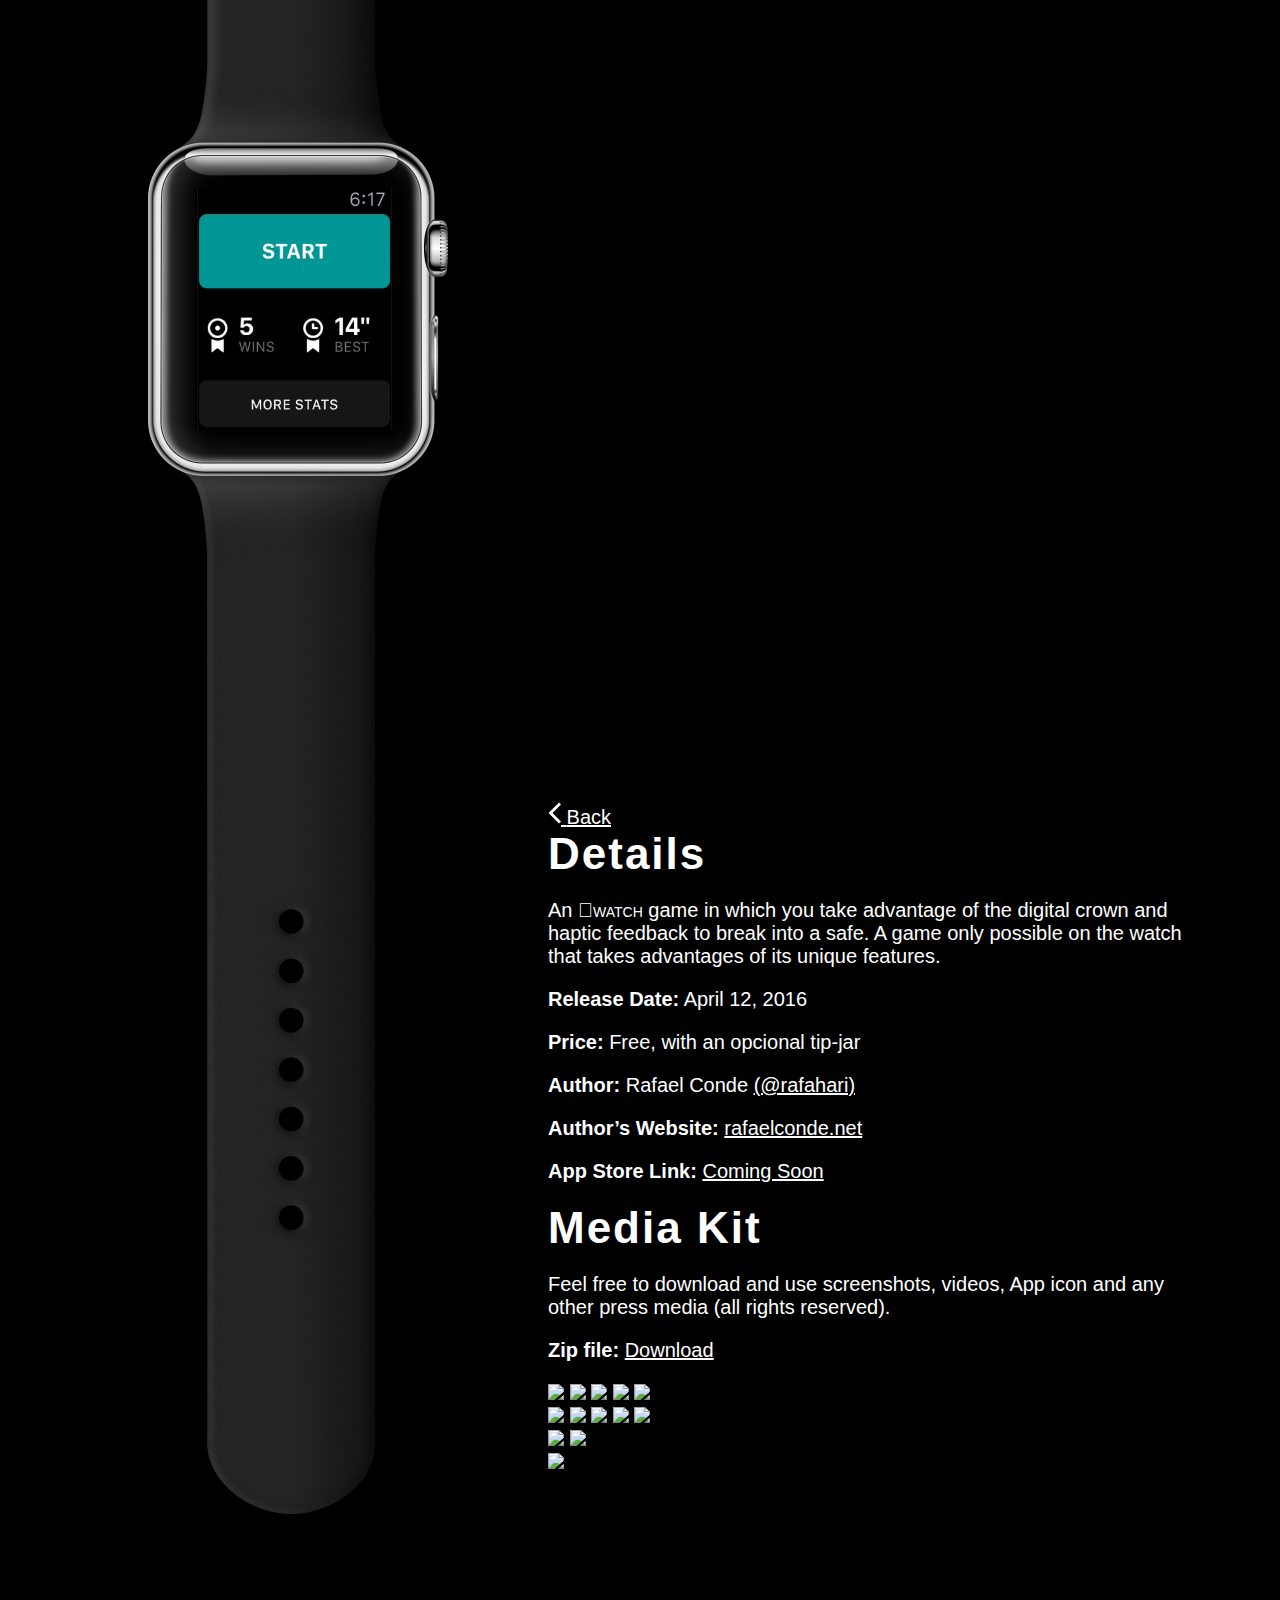
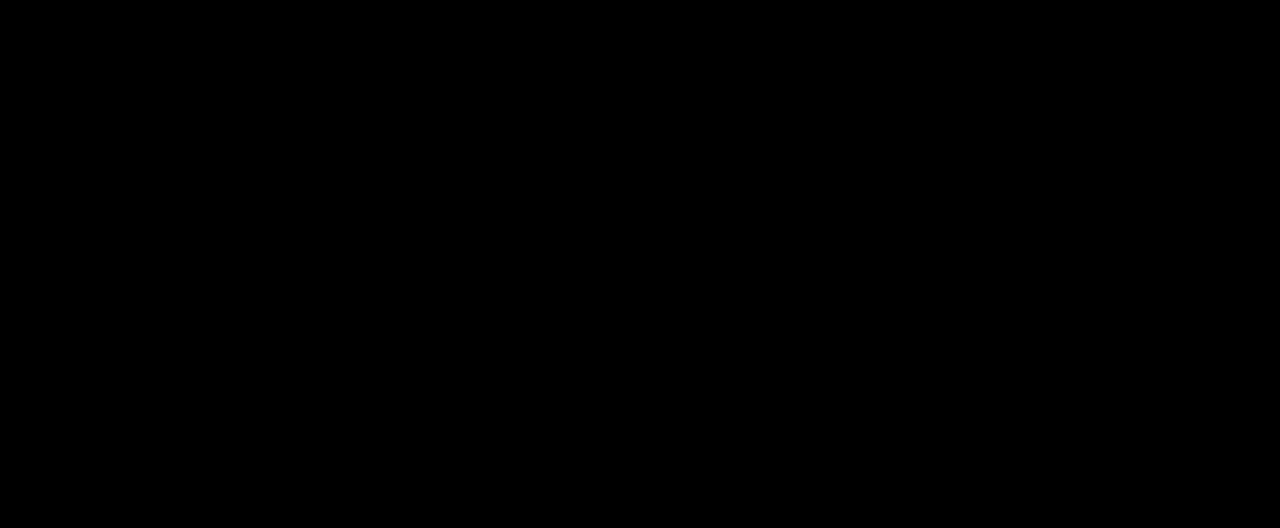
==== press.html @ 68d2e4d6 "Touch Icons" ====
<!doctype html>
<html class="no-js" lang="en">
  <head>
    <meta charset="utf-8" />
    <title>⌚Break this Safe: Press Kit</title>
    <meta name="description" content="An inovative game for your WATCH">
    <meta name="author" content="Rafael Conde">
    <meta name="viewport" content="initial-scale=1.0" />
    <link rel="stylesheet" href="css/style.css"/>

    <!-- <meta name="apple-itunes-app" content="app-id=myAppStoreID"> -->
  </head>
  <body>
    <div class="press">
      <div class="column1">
        <div class="image-wrapper">
          <img src="assets/watch.png" id="watch">
          <video id="video" class="ui" preload="auto" muted="true" loop="loop" autoplay="true">
            <source src="assets/gameplayVideo.mp4" type="video/mp4">
          </video>
          <img src="assets/poster.png" id="poster" class="ui">
        </div>
      </div>
      <div class="column2">
        <div class="content-wrapper">
          <div class="text-wrapper">
            <a href="/index.html" class="back-link">
              <span>
                <svg width="13px" height="22px" viewBox="8 31 13 22" version="1.1" xmlns="http://www.w3.org/2000/svg" xmlns:xlink="http://www.w3.org/1999/xlink">
                  <defs></defs>
                  <polygon stroke="none" fill="#fff" fill-rule="evenodd" points="8.5 42 19 31.5 21 33.5 12.5 42 21 50.5 19 52.5"></polygon>
                </svg>
              </span>
              Back
            </a>
            <h1>Details</h1>
            <p>An <span class="smallcaps">watch</span> game in which you take advantage of the
            digital crown and haptic feedback to break into a safe. A game only possible on the watch that takes advantages of its unique features.</p>

            <div class="details">
              <p><strong>Release Date:</strong> April 12, 2016</p>
              <p><strong>Price:</strong> Free, with an opcional tip-jar</p>
              <p><strong>Author:</strong> Rafael Conde <a target="_blank" href="http://twitter.com/rafahari">(@rafahari)</a></p>
              <p><strong>Author’s Website:</strong> <a target="_blank" href="http://rafaelconde.net">rafaelconde.net</a></p>
              <p></p>
              <p><strong>App Store Link:</strong> <a target="_blank" href="#">Coming Soon</a></p>
            </div>

            <div class="media-kit">
              <h1>Media Kit</h1>
              <p>Feel free to download and use screenshots, videos, App icon and any other press media (all rights reserved).</p>

              <div class="details">
                <p><strong>Zip file:</strong> <a target="_blank" href="https://dl.dropboxusercontent.com/u/6542994/Break%20this%20Safe%20%E2%80%93%20Media%20Kit.zip">Download</a></p>
                <div class="ios-screenshots">
                  <a target="_blank" href="assets/mediaKit/iOSScreenshots/screenshot-1.png"><img src="assets/mediaKit/iOSScreenshots/screenshot-1.png"></a>
                  <a target="_blank" href="assets/mediaKit/iOSScreenshots/screenshot-2.png"><img src="assets/mediaKit/iOSScreenshots/screenshot-2.png"></a>
                  <a target="_blank" href="assets/mediaKit/iOSScreenshots/screenshot-3.png"><img src="assets/mediaKit/iOSScreenshots/screenshot-3.png"></a>
                  <a target="_blank" href="assets/mediaKit/iOSScreenshots/screenshot-4.png"><img src="assets/mediaKit/iOSScreenshots/screenshot-4.png"></a>
                  <a target="_blank" href="assets/mediaKit/iOSScreenshots/screenshot-5.png"><img src="assets/mediaKit/iOSScreenshots/screenshot-5.png"></a>
                </div>
                <div class="watch-screenshots">
                  <a target="_blank" href="assets/mediaKit/watchScreenshots/watch-screenshot-1.png"><img src="assets/mediaKit/watchScreenshots/watch-screenshot-1.png"></a>
                  <a target="_blank" href="assets/mediaKit/watchScreenshots/watch-screenshot-2.png"><img src="assets/mediaKit/watchScreenshots/watch-screenshot-2.png"></a>
                  <a target="_blank" href="assets/mediaKit/watchScreenshots/watch-screenshot-3.png"><img src="assets/mediaKit/watchScreenshots/watch-screenshot-3.png"></a>
                  <a target="_blank" href="assets/mediaKit/watchScreenshots/watch-screenshot-4.png"><img src="assets/mediaKit/watchScreenshots/watch-screenshot-4.png"></a>
                  <a target="_blank" href="assets/mediaKit/watchScreenshots/watch-screenshot-5.png"><img src="assets/mediaKit/watchScreenshots/watch-screenshot-5.png"></a>
                </div>
                <div class="app-icons">
                  <a target="_blank" href="assets/mediaKit/AppiOSIcon.png"><img src="assets/mediaKit/AppiOSIcon.png"></a>
                  <a target="_blank" href="assets/mediaKit/AppWatchIcon.png"><img src="assets/mediaKit/AppWatchIcon.png"></a>
                </div>
                <div class="logo">
                  <a target="_blank" href="assets/mediaKit/logo.png"><img src="assets/mediaKit/logo.png"></a>
                </div>
              </div>
            </div>

          </div>
        </div>
      </div>
  </body>
</html>
---- css/style.css ----
body {
  font-family: -apple-system,BlinkMacSystemFont,"Segoe UI",Roboto,Oxygen,Ubuntu,Cantarell,"Open Sans","Helvetica Neue",sans-serif;
  font-weight: 400;
  font-size: 20px;
  color: #fff; }

h1 {
  font-weight: 600;
  font-size: 44px;
  letter-spacing: 2px;
  margin: 0; }
  @media (max-width: 320px) {
    h1 {
      font-size: 36px; } }
  h1 span {
    font-size: 20px;
    letter-spacing: 1px;
    font-weight: 400; }
    @media (max-width: 320px) {
      h1 span {
        font-size: 18px; } }

h2 {
  font-size: 24px;
  font-weight: 300;
  letter-spacing: 1px;
  line-height: 32px;
  margin: 10px 0 20px 0; }
  @media (max-width: 320px) {
    h2 {
      font-size: 20px; } }

a {
  color: inherit; }

.smallcaps {
  font-variant: small-caps;
  font-weight: 500; }

.uppercase {
  text-transform: uppercase; }

.greyed-out {
  opacity: 0.5; }

.button {
  display: block;
  position: relative;
  float: left;
  width: 100%;
  padding: 15px 0 15px 0;
  background: #519D9E;
  border-radius: 13px;
  text-align: center;
  font-weight: 500;
  color: #fff;
  text-decoration: none;
  -webkit-transition: background 0.3s ease;
  -moz-transition: background 0.3s ease;
  -o-transition: background 0.3s ease;
  transition: background 0.3s ease; }
  @media (max-width: 900px) {
    .button {
      margin: auto; } }
  @media (min-width: 500px) {
    .button {
      max-width: 45%; } }
  @media (max-width: 1100px) {
    .button {
      max-width: 100%;
      margin-bottom: 20px; } }
  .button:hover {
    background: #1d3839;
    -webkit-transition: background 0.3s ease;
    -moz-transition: background 0.3s ease;
    -o-transition: background 0.3s ease;
    transition: background 0.3s ease; }

.alt-button {
  background: none;
  border: 2px solid #fff;
  margin-left: 5%;
  padding: 13px 0 13px 0; }
  @media (min-width: 500px) {
    .alt-button {
      max-width: 45%; } }
  @media (max-width: 1100px) {
    .alt-button {
      max-width: 100%;
      margin-left: 0; } }

html,
body {
  margin: 0;
  background: #000;
  position: relative; }

.gangsta-wrapper {
  height: 100vh; }

.column1 {
  position: relative;
  width: 35vw;
  height: 100vh;
  float: left; }
  @media (max-width: 900px) {
    .column1 {
      position: absolute;
      width: 100vw; } }

.column2 {
  position: relative;
  width: 65vw;
  height: 100vh;
  float: left; }
  @media (max-width: 900px) {
    .column2 {
      position: absolute;
      width: 100vw;
      background: rgba(0, 0, 0, 0.6); } }

.image-wrapper {
  position: relative;
  top: 50%;
  -webkit-transform: translateY(-50%);
  -ms-transform: translateY(-50%);
  transform: translateY(-50%);
  position: absolute;
  width: 300px;
  height: 2128px; }
  @media (max-height: 740px) {
    .image-wrapper {
      top: 45%;
      -webkit-transform: translateY(-45%);
      -ms-transform: translateY(-45%);
      transform: translateY(-45%); } }
  .image-wrapper #poster {
    display: none; }
  @media (min-width: 900px) {
    .image-wrapper {
      right: 0; } }
  @media (max-width: 900px) {
    .image-wrapper {
      position: relative;
      margin: auto; }
      .image-wrapper #video {
        display: none; }
      .image-wrapper #poster {
        display: inline; }
      .image-wrapper img {
        filter: blur(15px);
        -webkit-filter: blur(15px); } }

#watch {
  position: absolute;
  right: 0;
  width: 300px; }

.ui {
  position: absolute;
  top: 802px;
  right: 56px;
  width: 195px; }

.content-wrapper {
  height: 2128px;
  padding-left: 100px; }
  @media (max-width: 900px) {
    .content-wrapper {
      padding-left: 0; } }

.gangsta-wrapper .content-wrapper {
  position: relative;
  top: 50%;
  -webkit-transform: translateY(-50%);
  -ms-transform: translateY(-50%);
  transform: translateY(-50%); }
  @media (max-height: 740px) {
    .gangsta-wrapper .content-wrapper {
      top: 45%;
      -webkit-transform: translateY(-45%);
      -ms-transform: translateY(-45%);
      transform: translateY(-45%); } }

.text-wrapper {
  position: relative;
  width: 90%;
  max-width: 700px;
  top: 802px; }
  @media (max-width: 900px) {
    .text-wrapper {
      max-width: 640px;
      margin: auto; } }

.footer {
  position: absolute;
  top: 92vh;
  width: 100%;
  text-align: center;
  font-size: 18px; }
  @media (max-height: 540px) {
    .footer {
      bottom: 10px; } }
  .footer .greyed-out {
    padding-bottom: 2px;
    border-bottom: 1px solid #fff;
    -webkit-transition: opacity 0.3s ease;
    -moz-transition: opacity 0.3s ease;
    -o-transition: opacity 0.3s ease;
    transition: opacity 0.3s ease; }
    .footer .greyed-out a {
      text-decoration: none; }
  .footer .greyed-out:hover {
    opacity: 1;
    -webkit-transition: opacity 0.3s ease;
    -moz-transition: opacity 0.3s ease;
    -o-transition: opacity 0.3s ease;
    transition: opacity 0.3s ease; }

#case-study h1 {
  margin-bottom: 40px; }
#case-study h2 {
  font-weight: 400;
  font-size: 36px;
  color: #FFFFFF;
  margin-top: 80px;
  margin-bottom: 40px; }
#case-study p {
  font-size: 20px;
  color: #FFFFFF;
  line-height: 30px;
  margin-bottom: 20px; }
#case-study a {
  color: #519D9E;
  text-decoration: none; }
#case-study blockquote {
  border-left: 2px solid #fff;
  padding-left: 40px;
  -webkit-margin-start: 0;
  -webkit-margin-end: 0;
  margin-top: 40px;
  margin-bottom: 40px; }
#case-study ul {
  margin-top: 40px;
  margin-bottom: 40px;
  -webkit-padding-start: 20px; }
  #case-study ul li {
    margin-bottom: 10px;
    padding-left: 20px;
    line-height: 30px; }
#case-study .strikethrough {
  text-decoration: line-through; }
#case-study img {
  width: 100%;
  margin: auto;
  margin-top: 40px;
  margin-bottom: 40px; }
#case-study .image-center {
  width: 100%;
  text-align: center; }
#case-study .out-of-bounds {
  height: 78px;
  width: auto; }
#case-study .with-border {
  border: 2px solid #fff; }
#case-study .watch-screenshot {
  max-width: 200px; }
#case-study .ios-screenshot {
  max-width: 350px; }
#case-study .signature {
  max-width: 190px;
  margin-bottom: -20px; }
#case-study .logo {
  max-width: 350px;
  margin-bottom: 20px;
  margin-top: 100px; }
#case-study .button {
  color: #fff;
  margin-left: 0;
  float: none;
  width: 100%;
  max-width: 350px; }
#case-study .text-wrapper {
  top: 200px;
  padding-bottom: 200px; }
#case-study .column2 {
  height: auto; }
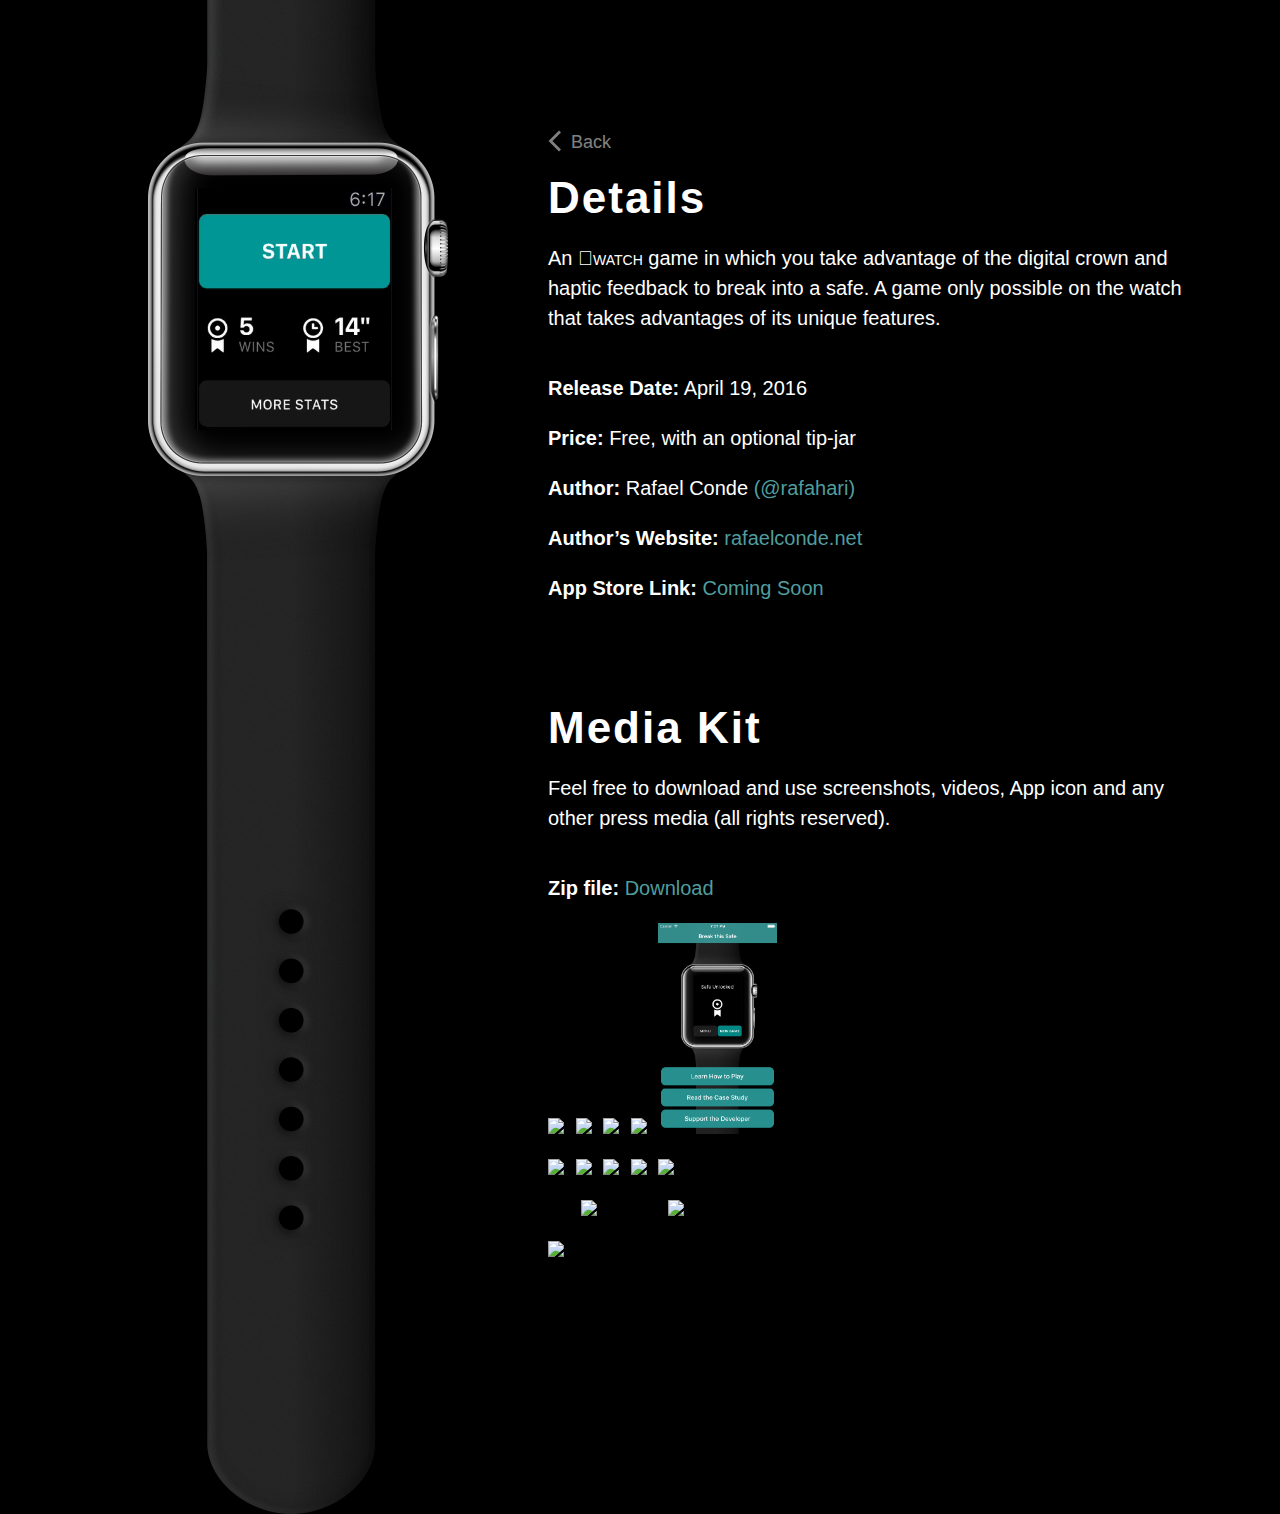
==== commit 808575d2: "New block in Case Study, updated Release Date" ====
--- a/press.html
+++ b/press.html
@@ -38,8 +38,8 @@
             digital crown and haptic feedback to break into a safe. A game only possible on the watch that takes advantages of its unique features.</p>
 
             <div class="details">
-              <p><strong>Release Date:</strong> April 12, 2016</p>
-              <p><strong>Price:</strong> Free, with an opcional tip-jar</p>
+              <p><strong>Release Date:</strong> April 19, 2016</p>
+              <p><strong>Price:</strong> Free, with an optional tip-jar</p>
               <p><strong>Author:</strong> Rafael Conde <a target="_blank" href="http://twitter.com/rafahari">(@rafahari)</a></p>
               <p><strong>Author’s Website:</strong> <a target="_blank" href="http://rafaelconde.net">rafaelconde.net</a></p>
               <p></p>
--- a/css/style.css
+++ b/css/style.css
@@ -1,7 +1,7 @@
 body {
   font-family: -apple-system,BlinkMacSystemFont,"Segoe UI",Roboto,Oxygen,Ubuntu,Cantarell,"Open Sans","Helvetica Neue",sans-serif;
   font-weight: 400;
-  font-size: 20px;
+  font-size: 18px;
   color: #fff; }
 
 h1 {
@@ -26,9 +26,10 @@
   letter-spacing: 1px;
   line-height: 32px;
   margin: 10px 0 20px 0; }
-  @media (max-width: 320px) {
+  @media (max-width: 900px) {
     h2 {
-      font-size: 20px; } }
+      font-size: 18px;
+      font-weight: 500; } }
 
 a {
   color: inherit; }
@@ -39,9 +40,6 @@
 
 .uppercase {
   text-transform: uppercase; }
-
-.greyed-out {
-  opacity: 0.5; }
 
 .button {
   display: block;
@@ -52,7 +50,7 @@
   background: #519D9E;
   border-radius: 13px;
   text-align: center;
-  font-weight: 500;
+  font-weight: 600;
   color: #fff;
   text-decoration: none;
   -webkit-transition: background 0.3s ease;
@@ -96,7 +94,13 @@
   position: relative; }
 
 .gangsta-wrapper {
-  height: 100vh; }
+  height: 100vh;
+  width: 100vw !important; }
+
+@media (max-width: 900px) {
+  .gangsta-wrapper .text-wrapper {
+    text-align: center;
+    width: 90%; } }
 
 .column1 {
   position: relative;
@@ -193,23 +197,29 @@
       margin: auto; } }
 
 .footer {
+  pointer-events: none;
   position: absolute;
-  top: 92vh;
+  top: 90vh;
   width: 100%;
   text-align: center;
   font-size: 18px; }
+  .footer a {
+    text-decoration: none;
+    pointer-events: all; }
+  @media (max-height: 700px) {
+    .footer {
+      top: 84vh; } }
   @media (max-height: 540px) {
     .footer {
       bottom: 10px; } }
   .footer .greyed-out {
+    opacity: 0.5;
     padding-bottom: 2px;
-    border-bottom: 1px solid #fff;
-    -webkit-transition: opacity 0.3s ease;
-    -moz-transition: opacity 0.3s ease;
-    -o-transition: opacity 0.3s ease;
-    transition: opacity 0.3s ease; }
-    .footer .greyed-out a {
-      text-decoration: none; }
+    margin-bottom: 20px;
+    -webkit-transition: opacity 0.3s ease;
+    -moz-transition: opacity 0.3s ease;
+    -o-transition: opacity 0.3s ease;
+    transition: opacity 0.3s ease; }
   .footer .greyed-out:hover {
     opacity: 1;
     -webkit-transition: opacity 0.3s ease;
@@ -217,71 +227,155 @@
     -o-transition: opacity 0.3s ease;
     transition: opacity 0.3s ease; }
 
-#case-study h1 {
-  margin-bottom: 40px; }
-#case-study h2 {
-  font-weight: 400;
-  font-size: 36px;
-  color: #FFFFFF;
-  margin-top: 80px;
-  margin-bottom: 40px; }
-#case-study p {
+.other-links {
+  margin-top: 10px; }
+  .other-links a {
+    opacity: 0.5;
+    padding-bottom: 2px;
+    margin-bottom: 20px;
+    -webkit-transition: opacity 0.3s ease;
+    -moz-transition: opacity 0.3s ease;
+    -o-transition: opacity 0.3s ease;
+    transition: opacity 0.3s ease; }
+  .other-links a:hover {
+    opacity: 1;
+    -webkit-transition: opacity 0.3s ease;
+    -moz-transition: opacity 0.3s ease;
+    -o-transition: opacity 0.3s ease;
+    transition: opacity 0.3s ease; }
+
+#case-study {
+  width: 100vw !important; }
+  #case-study h1 {
+    margin-bottom: 40px; }
+  #case-study h2 {
+    font-weight: 400;
+    font-size: 36px;
+    color: #FFFFFF;
+    margin-top: 80px;
+    margin-bottom: 40px; }
+  #case-study p {
+    font-size: 20px;
+    color: #FFFFFF;
+    line-height: 30px;
+    margin-bottom: 20px; }
+  #case-study a {
+    color: #519D9E;
+    text-decoration: none; }
+  #case-study blockquote {
+    border-left: 2px solid #fff;
+    padding-left: 40px;
+    -webkit-margin-start: 0;
+    -webkit-margin-end: 0;
+    margin-top: 40px;
+    margin-bottom: 40px; }
+  #case-study ul {
+    margin-top: 40px;
+    margin-bottom: 40px;
+    -webkit-padding-start: 20px; }
+    #case-study ul li {
+      margin-bottom: 10px;
+      padding-left: 20px;
+      line-height: 30px; }
+  #case-study .strikethrough {
+    text-decoration: line-through; }
+  #case-study img {
+    width: 100%;
+    margin: auto;
+    margin-top: 40px;
+    margin-bottom: 40px; }
+  #case-study .image-center {
+    width: 100%;
+    text-align: center; }
+  #case-study .out-of-bounds {
+    height: 78px;
+    width: auto; }
+  #case-study .with-border {
+    border: 2px solid #fff; }
+  #case-study .watch-screenshot {
+    max-width: 200px; }
+  #case-study .ios-screenshot {
+    max-width: 350px; }
+  #case-study .signature {
+    max-width: 190px;
+    margin-bottom: -20px; }
+  #case-study .logo {
+    max-width: 350px;
+    margin-bottom: 20px;
+    margin-top: 100px; }
+  #case-study .button {
+    color: #fff;
+    margin-left: 0;
+    float: none;
+    width: 100%;
+    max-width: 350px; }
+  #case-study .text-wrapper {
+    top: 200px;
+    padding-bottom: 200px; }
+  #case-study .column2 {
+    height: auto; }
+
+.press p {
   font-size: 20px;
   color: #FFFFFF;
   line-height: 30px;
   margin-bottom: 20px; }
-#case-study a {
+.press .content-wrapper {
+  height: auto; }
+  .press .content-wrapper .text-wrapper {
+    top: 14vh;
+    padding-bottom: 200px; }
+    .press .content-wrapper .text-wrapper a {
+      color: #519D9E;
+      -webkit-transition: color 0.3s ease;
+      -moz-transition: color 0.3s ease;
+      -o-transition: color 0.3s ease;
+      transition: color 0.3s ease; }
+      .press .content-wrapper .text-wrapper a:hover {
+        color: #376b6b;
+        -webkit-transition: color 0.3s ease;
+        -moz-transition: color 0.3s ease;
+        -o-transition: color 0.3s ease;
+        transition: color 0.3s ease; }
+.press a {
   color: #519D9E;
   text-decoration: none; }
-#case-study blockquote {
-  border-left: 2px solid #fff;
-  padding-left: 40px;
-  -webkit-margin-start: 0;
-  -webkit-margin-end: 0;
-  margin-top: 40px;
-  margin-bottom: 40px; }
-#case-study ul {
-  margin-top: 40px;
-  margin-bottom: 40px;
-  -webkit-padding-start: 20px; }
-  #case-study ul li {
-    margin-bottom: 10px;
-    padding-left: 20px;
-    line-height: 30px; }
-#case-study .strikethrough {
-  text-decoration: line-through; }
-#case-study img {
-  width: 100%;
-  margin: auto;
-  margin-top: 40px;
-  margin-bottom: 40px; }
-#case-study .image-center {
-  width: 100%;
-  text-align: center; }
-#case-study .out-of-bounds {
-  height: 78px;
-  width: auto; }
-#case-study .with-border {
-  border: 2px solid #fff; }
-#case-study .watch-screenshot {
-  max-width: 200px; }
-#case-study .ios-screenshot {
-  max-width: 350px; }
-#case-study .signature {
-  max-width: 190px;
-  margin-bottom: -20px; }
-#case-study .logo {
-  max-width: 350px;
+.press .details {
+  margin-top: 40px; }
+.press .media-kit {
+  margin-top: 100px; }
+.press img {
+  width: 100%; }
+.press .ios-screenshots,
+.press .watch-screenshots {
+  margin-bottom: 20px; }
+  .press .ios-screenshots img,
+  .press .watch-screenshots img {
+    width: 18%;
+    margin-right: 1%; }
+.press .app-icons {
+  margin-bottom: 20px; }
+  .press .app-icons img {
+    width: 38%;
+    margin: 0 5% 0 5%; }
+.press .back-link {
+  opacity: 0.5;
+  display: block;
+  color: #fff !important;
   margin-bottom: 20px;
-  margin-top: 100px; }
-#case-study .button {
-  color: #fff;
-  margin-left: 0;
-  float: none;
-  width: 100%;
-  max-width: 350px; }
-#case-study .text-wrapper {
-  top: 200px;
-  padding-bottom: 200px; }
-#case-study .column2 {
-  height: auto; }
+  -webkit-transition: opacity 0.3s ease;
+  -moz-transition: opacity 0.3s ease;
+  -o-transition: opacity 0.3s ease;
+  transition: opacity 0.3s ease; }
+  .press .back-link:hover {
+    opacity: 1;
+    -webkit-transition: opacity 0.3s ease;
+    -moz-transition: opacity 0.3s ease;
+    -o-transition: opacity 0.3s ease;
+    transition: opacity 0.3s ease; }
+  .press .back-link span {
+    position: relative;
+    bottom: -4px;
+    width: 13px;
+    height: 22px;
+    margin-right: 5px; }
